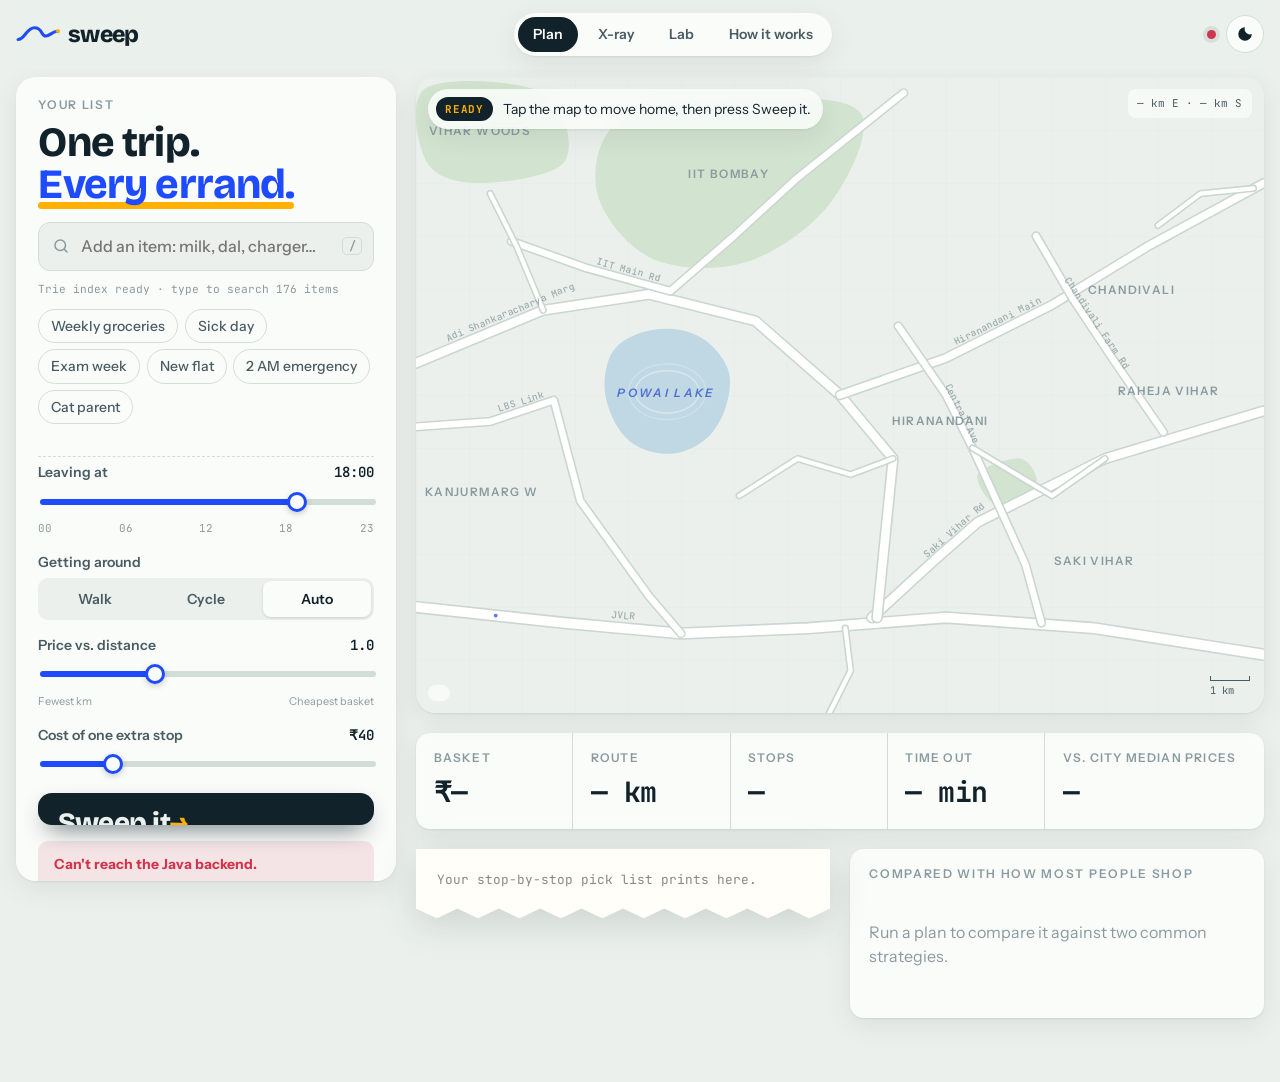
==== src/main/resources/static/index.html @ 124c5963 "Add animated map frontend with X-ray and Lab views Co-Authored-By: Claude Opus 5.5 <noreply@anthropi" ====
<!doctype html>
<html lang="en">
<head>
<meta charset="utf-8">
<meta name="viewport" content="width=device-width, initial-scale=1, viewport-fit=cover">
<title>Sweep</title>
<meta name="description" content="Plan one trip for your whole errand list. Sweep picks the fewest, cheapest shops and the shortest route.">
<link rel="preconnect" href="https://fonts.googleapis.com">
<link rel="preconnect" href="https://fonts.gstatic.com" crossorigin>
<link rel="stylesheet" href="https://fonts.googleapis.com/css2?family=Bricolage+Grotesque:opsz,wght@12..96,400..800&family=Instrument+Sans:wght@400..700&family=JetBrains+Mono:wght@400;500;700&display=swap">
<link rel="stylesheet" href="app.css">
<link rel="icon" href="data:image/svg+xml,%3Csvg xmlns='http://www.w3.org/2000/svg' viewBox='0 0 32 32'%3E%3Crect width='32' height='32' rx='9' fill='%231F4BFF'/%3E%3Cpath d='M7 21c5 0 6-10 11-10s4 6 7 6' stroke='%23FFB000' stroke-width='3.4' fill='none' stroke-linecap='round'/%3E%3C/svg%3E">
</head>
<body>
<canvas id="fx" aria-hidden="true"></canvas>

<header class="top">
  <a class="brand" href="#plan" aria-label="Sweep home">
    <svg viewBox="0 0 64 28" class="brand-mark" aria-hidden="true"><path class="brand-swoosh" d="M3 22c10 0 12-17 24-17s9 12 16 12 9-7 18-7"/><circle class="brand-dot" cx="61" cy="10" r="3"/></svg>
    <span>sweep</span>
  </a>
  <nav class="tabs" role="tablist" aria-label="Sections">
    <a role="tab" href="#plan" data-view="plan" class="tab">Plan</a>
    <a role="tab" href="#xray" data-view="xray" class="tab">X-ray</a>
    <a role="tab" href="#lab" data-view="lab" class="tab">Lab</a>
    <a role="tab" href="#how" data-view="how" class="tab">How it works</a>
    <span class="tab-ink" aria-hidden="true"></span>
  </nav>
  <div class="top-right">
    <span class="api-dot" id="apiDot" title="Java backend status"></span>
    <button class="icon-btn" id="themeBtn" aria-label="Toggle dark mode" title="Toggle theme">
      <svg viewBox="0 0 24 24" aria-hidden="true"><path d="M12 3a9 9 0 1 0 9 9 7 7 0 0 1-9-9z"/></svg>
    </button>
  </div>
</header>

<main>
<!-- ============================================================ PLAN -->
<section class="view" id="view-plan" data-view="plan">
  <aside class="panel builder">
    <div class="panel-head">
      <p class="eyebrow">Your list</p>
      <h1 class="display">One trip.<br><span class="hl">Every errand.</span></h1>
    </div>

    <div class="search" role="combobox" aria-expanded="false" aria-owns="suggestList" aria-haspopup="listbox" id="searchBox">
      <svg class="search-ico" viewBox="0 0 24 24" aria-hidden="true"><circle cx="11" cy="11" r="7"/><path d="m20 20-3.5-3.5"/></svg>
      <input id="searchInput" type="text" autocomplete="off" spellcheck="false" placeholder="Add an item: milk, dal, charger…" aria-autocomplete="list" aria-controls="suggestList">
      <kbd>/</kbd>
      <ul class="suggest" id="suggestList" role="listbox" hidden></ul>
    </div>
    <p class="trie-meter mono" id="trieMeter">Trie index ready · type to search 176 items</p>

    <div class="presets" id="presets" aria-label="Example lists"></div>

    <ul class="list" id="list" aria-live="polite"></ul>
    <p class="list-empty" id="listEmpty" hidden>Your list is empty. Search above or tap an example list.</p>

    <div class="knobs">
      <div class="knob">
        <label for="hour">Leaving at <output id="hourOut" class="mono">18:00</output></label>
        <input type="range" id="hour" min="0" max="23" step="1" value="18">
        <div class="knob-scale mono"><span>00</span><span>06</span><span>12</span><span>18</span><span>23</span></div>
      </div>
      <div class="knob">
        <span class="knob-label">Getting around</span>
        <div class="seg" role="radiogroup" id="modeSeg">
          <button role="radio" data-mode="walk" aria-checked="false">Walk</button>
          <button role="radio" data-mode="cycle" aria-checked="false">Cycle</button>
          <button role="radio" data-mode="auto" aria-checked="true">Auto</button>
        </div>
      </div>
      <div class="knob">
        <label for="lambda">Price vs. distance <output id="lambdaOut" class="mono">1.0</output></label>
        <input type="range" id="lambda" min="0" max="3" step="0.1" value="1">
        <div class="knob-scale"><span>Fewest km</span><span>Cheapest basket</span></div>
      </div>
      <div class="knob">
        <label for="stopCost">Cost of one extra stop <output id="stopOut" class="mono">₹40</output></label>
        <input type="range" id="stopCost" min="0" max="200" step="5" value="40">
      </div>
    </div>

    <button class="go" id="goBtn"><span class="go-label">Sweep it</span><span class="go-sub mono" id="goSub">set home on the map · then go</span></button>
    <div class="err" id="err" role="alert" hidden></div>
  </aside>

  <div class="stage">
    <div class="map-wrap" id="mapWrap">
      <svg id="map" viewBox="0 0 800 600" role="img" aria-label="Map of Powai with stores and your route">
        <defs>
          <pattern id="grid" width="50" height="50" patternUnits="userSpaceOnUse"><path d="M50 0H0V50" class="grid-line"/></pattern>
          <filter id="glow" x="-50%" y="-50%" width="200%" height="200%"><feGaussianBlur stdDeviation="4" result="b"/><feMerge><feMergeNode in="b"/><feMergeNode in="SourceGraphic"/></feMerge></filter>
          <radialGradient id="homeHalo"><stop offset="0" class="halo-a"/><stop offset="1" class="halo-b"/></radialGradient>
        </defs>
        <rect width="800" height="600" class="map-bg"/>
        <rect width="800" height="600" fill="url(#grid)"/>
        <g id="terrain"></g>
        <g id="roads"></g>
        <g id="labels"></g>
        <g id="mstLayer"></g>
        <g id="routeLayer"></g>
        <g id="ringLayer"></g>
        <g id="storeLayer"></g>
        <g id="flyLayer"></g>
        <g id="homeLayer"></g>
        <g id="runnerLayer"></g>
      </svg>
      <div class="map-hud">
        <div class="ticker" id="ticker" aria-live="polite">
          <span class="ticker-step mono" id="tickerStep">READY</span>
          <span class="ticker-text" id="tickerText">Tap the map to move home, then press Sweep it.</span>
        </div>
        <div class="coord mono" id="coord" aria-hidden="true">— km E · — km S</div>
      </div>
      <div class="legend" id="legend"></div>
      <div class="scale-bar mono" aria-hidden="true"><span></span>1 km</div>
      <div class="store-card" id="storeCard" hidden></div>
    </div>

    <div class="results" id="results">
      <div class="totals" id="totals">
        <div class="tot"><span class="tot-k">Basket</span><span class="tot-v mono" data-count="basket">₹—</span></div>
        <div class="tot"><span class="tot-k">Route</span><span class="tot-v mono" data-count="km">— km</span></div>
        <div class="tot"><span class="tot-k">Stops</span><span class="tot-v mono" data-count="stops">—</span></div>
        <div class="tot"><span class="tot-k">Time out</span><span class="tot-v mono" data-count="minutes">— min</span></div>
        <div class="tot tot-wide"><span class="tot-k">vs. city median prices</span><span class="tot-v mono" data-count="saved">—</span></div>
      </div>
      <div class="res-grid">
        <div class="receipt-wrap">
          <div class="receipt" id="receipt">
            <p class="receipt-empty mono">Your stop-by-stop pick list prints here.</p>
          </div>
        </div>
        <div class="compare" id="compare">
          <p class="eyebrow">Compared with how most people shop</p>
          <div id="compareBars"><p class="muted">Run a plan to compare it against two common strategies.</p></div>
          <div id="unmet"></div>
        </div>
      </div>
    </div>
  </div>
</section>

<!-- ============================================================ X-RAY -->
<section class="view" id="view-xray" data-view="xray" hidden>
  <div class="xray-head">
    <p class="eyebrow">Inside the last plan</p>
    <h2 class="display">X-ray</h2>
    <p class="lede">Every step below is real output from the Java engine for the plan you just ran. Click any cell to see the bits behind it.</p>
  </div>
  <div class="xray-empty" id="xrayEmpty">
    <p>Run a plan first. The X-ray then shows the Bloom pre-screen, the set-cover picks, the route construction and the price checks.</p>
    <a class="btn" href="#plan">Go to Plan</a>
  </div>
  <div class="xray" id="xray" hidden>
    <article class="stage-card" id="xBloom">
      <header><span class="stage-no mono">1</span><div><h3>Bloom pre-screen</h3><p>Each store keeps a tiny bit-array sketch of what it stocks. A 0 bit proves the item is absent, so the store is skipped. A full match only means "possibly", so it is confirmed against the real inventory.</p></div></header>
      <div class="kpis" id="bloomKpis"></div>
      <div class="bloom-legend"><span class="sw sw-no"></span>Definitely not<span class="sw sw-fp"></span>False positive, caught by exact check<span class="sw sw-low"></span>Stocked, too few units<span class="sw sw-yes"></span>Confirmed</div>
      <div class="bloom-grid-wrap"><div class="bloom-grid" id="bloomGrid"></div></div>
      <div class="bitview" id="bitview"><p class="muted">Click a cell to open that store's bit array.</p></div>
    </article>

    <article class="stage-card" id="xCover">
      <header><span class="stage-no mono">2</span><div><h3>Greedy weighted set cover</h3><p>Each round picks the store with the lowest cost per newly covered item. Cost = stop cost + travel to and from home, plus λ × price premium. With λ = 0 the result is guaranteed within H(n) of optimal. We also solve it exactly by DP over all 2ⁿ item subsets to check.</p></div></header>
      <div class="kpis" id="coverKpis"></div>
      <ol class="cover-steps" id="coverSteps"></ol>
    </article>

    <article class="stage-card" id="xRoute">
      <header><span class="stage-no mono">3</span><div><h3>Metric TSP: double-tree + 2-opt</h3><p>Kruskal builds a minimum spanning tree, with edges sorted by our randomized quicksort and cycles blocked by union-find. A preorder walk with shortcuts gives a tour at most 2× optimal. 2-opt then uncrosses edges. For small trips we also run exact Held-Karp to measure the gap.</p></div></header>
      <div class="route-lab">
        <svg id="routeMini" viewBox="0 0 800 600" role="img" aria-label="Route construction"></svg>
        <div class="route-side">
          <div class="seg seg-sm" id="routeSeg" role="radiogroup">
            <button role="radio" data-r="mst" aria-checked="false">MST</button>
            <button role="radio" data-r="pre" aria-checked="false">Preorder</button>
            <button role="radio" data-r="final" aria-checked="true">After 2-opt</button>
          </div>
          <div id="routeBars"></div>
        </div>
      </div>
    </article>

    <article class="stage-card" id="xDeals">
      <header><span class="stage-no mono">4</span><div><h3>Price check with randomized quickselect</h3><p>For every item, the median price across all Powai stores is found in expected O(n) with a random pivot. A full sort is never needed. The marker shows where your price sits.</p></div></header>
      <div id="deals" class="deals"></div>
    </article>
  </div>
</section>

<!-- ============================================================ LAB -->
<section class="view" id="view-lab" data-view="lab" hidden>
  <div class="xray-head">
    <p class="eyebrow">Benchmarks, run live on the Java server</p>
    <h2 class="display">Lab</h2>
    <p class="lede">Fixed seeds, JIT warm-up, median of 5 runs. Times depend on the machine, but ratios and counts are reproducible.</p>
    <button class="btn" id="benchAll">Run all benchmarks</button>
  </div>
  <div class="lab" id="lab"></div>
</section>

<!-- ============================================================ HOW -->
<section class="view" id="view-how" data-view="how" hidden>
  <div class="how">
    <div class="xray-head">
      <p class="eyebrow">Advanced Algorithms · CIA 3</p>
      <h2 class="display">How Sweep thinks</h2>
      <p class="lede">You have a list and limited time. Most people go to the nearest shop, then the next nearest, until they've got everything. Others chase the lowest price per item and zig-zag across the suburb. Sweep treats the trip as two textbook problems and solves both.</p>
    </div>
    <ol class="pipeline" id="pipeline"></ol>
    <div class="table-wrap">
      <table class="cx">
        <thead><tr><th>Stage</th><th>Algorithm</th><th>Unit</th><th>Time</th><th>Space</th><th>Guarantee</th></tr></thead>
        <tbody>
          <tr><td>Search</td><td>Trie over word-start suffixes</td><td>4 · CO3</td><td class="mono">O(|p| + V)</td><td class="mono">O(Σ chars)</td><td>Exact prefix matches</td></tr>
          <tr><td>Pre-screen</td><td>Bloom filter, double hashing, random salt</td><td>6 · CO5</td><td class="mono">O(k)</td><td class="mono">m bits</td><td>No false negatives; FP ≈ (1−e<sup>−kn/m</sup>)<sup>k</sup></td></tr>
          <tr><td>Store choice</td><td>Greedy weighted set cover</td><td>5 · CO4</td><td class="mono">O(m·n·picks)</td><td class="mono">O(m·n)</td><td>≤ H(n)·OPT when λ = 0</td></tr>
          <tr><td>Baseline</td><td>Exact set cover DP</td><td>5/6 · CO6</td><td class="mono">O(2ⁿ·m)</td><td class="mono">O(2ⁿ)</td><td>Optimal (n ≤ 16)</td></tr>
          <tr><td>Route</td><td>Kruskal + DSU, preorder shortcut, 2-opt</td><td>2, 5 · CO2, CO4</td><td class="mono">O(n² log n)</td><td class="mono">O(n²)</td><td>≤ 2·OPT (triangle inequality)</td></tr>
          <tr><td>Baseline</td><td>Held-Karp DP</td><td>6 · CO6</td><td class="mono">O(n²·2ⁿ)</td><td class="mono">O(n·2ⁿ)</td><td>Optimal (n ≤ 13)</td></tr>
          <tr><td>Edge sort</td><td>Randomized quicksort, 3-way</td><td>6 · CO5</td><td class="mono">O(E log E) exp.</td><td class="mono">O(log E)</td><td>Fast on any input order</td></tr>
          <tr><td>Prices</td><td>Randomized quickselect, 3-way</td><td>6 · CO5</td><td class="mono">O(n) expected</td><td class="mono">O(1)</td><td>Exact k-th value</td></tr>
        </tbody>
      </table>
    </div>
    <div class="np">
      <h3>Why approximate?</h3>
      <p>Set cover and TSP are both NP-hard. Exact solvers blow up exponentially: Held-Karp on 25 stops would need about 2·10<sup>10</sup> table cells. Sweep therefore runs polynomial algorithms with proven bounds. On small trips it also runs the exact solvers, so you can see the true gap instead of trusting the bound. It never claims a route is optimal unless Held-Karp has confirmed it.</p>
      <h3>Assumptions and limits</h3>
      <ul>
        <li>Distances are straight-line × 1.3 road factor. Scaling keeps the triangle inequality the 2-approximation needs. Real road graphs can break it.</li>
        <li>The dataset is synthetic but realistic: 36 Powai shops, 176 items, 770 listings with prices and stock levels. A seeded Python script generates it reproducibly.</li>
        <li>Each item is bought at a single store. If no open store has enough units, Sweep reports it instead of splitting the purchase or guessing.</li>
        <li>With λ &gt; 0 the price-premium term is a heuristic and has no H(n) guarantee. The UI says so.</li>
      </ul>
    </div>
  </div>
</section>
</main>

<div class="toast" id="toast" role="status" hidden></div>
<script src="app.js"></script>
</body>
</html>
---- src/main/resources/static/app.css ----
/* Layout concept: a working cartographer's desk. A list builder on the left, a live
   transit-style map of Powai as the stage, and a thermal-receipt pick list below.
   Store types are drawn as "metro line" colours; the route is cobalt ink, marigold marks. */
:root {
  --paper: #EBF0EC;      /* map paper, faint green-grey */
  --panel: #FAFCFA;
  --ink: #12222B;
  --ink-2: #4A5C63;
  --ink-3: #8A9A9F;
  --rule: #D3DDD7;
  --cobalt: #1F4BFF;     /* route */
  --cobalt-soft: #1F4BFF22;
  --marigold: #FFB000;   /* home, highlights */
  --marigold-ink: #8A5A00;
  --water: #BFD8E3;
  --green: #D2E3CF;
  --road: #FFFFFF;
  --road-edge: #CBD6D0;
  --good: #11875D; --warn: #B7791F; --bad: #D1344B;
  --receipt: #FFFEF8;
  --shadow: 0 1px 2px #12222B14, 0 8px 28px #12222B12;

  --f-display: "Bricolage Grotesque", "Avenir Next", "Segoe UI", system-ui, sans-serif;
  --f-body: "Instrument Sans", "Helvetica Neue", "Segoe UI", system-ui, sans-serif;
  --f-mono: "JetBrains Mono", ui-monospace, "SF Mono", Menlo, monospace;

  --t-xs: .75rem; --t-sm: .875rem; --t-md: 1rem; --t-lg: 1.25rem; --t-xl: 1.75rem; --t-2xl: 2.6rem;
  --r: 14px;
}
@media (prefers-color-scheme: dark) { :root:not([data-theme="light"]) {
  --paper: #0E1A1F; --panel: #13232A; --ink: #E6EEEA; --ink-2: #A7B8B6; --ink-3: #6D8186; --rule: #22363D;
  --cobalt: #6D8BFF; --cobalt-soft: #6D8BFF2A; --marigold: #FFC23D; --marigold-ink: #FFC23D;
  --water: #16364A; --green: #15302A; --road: #1E3239; --road-edge: #0B1418;
  --good: #3FD39B; --warn: #F2B544; --bad: #FF6B81; --receipt: #F4F1E6;
  --shadow: 0 1px 2px #0006, 0 10px 30px #0005; color-scheme: dark;
} }
:root[data-theme="dark"] {
  --paper: #0E1A1F; --panel: #13232A; --ink: #E6EEEA; --ink-2: #A7B8B6; --ink-3: #6D8186; --rule: #22363D;
  --cobalt: #6D8BFF; --cobalt-soft: #6D8BFF2A; --marigold: #FFC23D; --marigold-ink: #FFC23D;
  --water: #16364A; --green: #15302A; --road: #1E3239; --road-edge: #0B1418;
  --good: #3FD39B; --warn: #F2B544; --bad: #FF6B81; --receipt: #F4F1E6;
  --shadow: 0 1px 2px #0006, 0 10px 30px #0005; color-scheme: dark;
}

* { box-sizing: border-box; }
html, body { margin: 0; }
body {
  background: var(--paper); color: var(--ink); font: 400 var(--t-md)/1.5 var(--f-body);
  padding-left: max(16px, env(safe-area-inset-left, 0px)); padding-right: max(16px, env(safe-area-inset-right, 0px));
  -webkit-font-smoothing: antialiased; overflow-x: hidden;
}
#fx { position: fixed; inset: 0; width: 100%; height: 100%; pointer-events: none; z-index: 60; }
.mono { font-family: var(--f-mono); font-variant-numeric: tabular-nums; }
.muted { color: var(--ink-3); }
.display { font-family: var(--f-display); font-weight: 750; letter-spacing: -.02em; line-height: 1.02; text-wrap: balance; margin: 0; }
.eyebrow { font: 600 var(--t-xs)/1 var(--f-body); letter-spacing: .14em; text-transform: uppercase; color: var(--ink-3); margin: 0 0 .6rem; }
.hl { color: var(--cobalt); position: relative; white-space: nowrap; }
.hl::after { content: ""; position: absolute; left: 0; right: 0; bottom: .02em; height: .16em; background: var(--marigold); border-radius: 4px; transform-origin: left; animation: underline 1.1s .4s cubic-bezier(.2,.8,.2,1) both; z-index: -1; }
@keyframes underline { from { transform: scaleX(0); } }
button { font: inherit; color: inherit; cursor: pointer; }
:focus-visible { outline: 2.5px solid var(--cobalt); outline-offset: 2px; border-radius: 6px; }
[hidden] { display: none !important; }

/* ------------------------------------------------------------ header */
.top { position: sticky; top: env(safe-area-inset-top, 0px); z-index: 40; display: flex; align-items: center; gap: 1rem;
  padding-block: .8rem; background: color-mix(in srgb, var(--paper) 86%, transparent); backdrop-filter: blur(12px); }
body::before { content: ""; position: fixed; inset: 0 0 auto; height: env(safe-area-inset-top, 0px); z-index: 41; background: var(--paper); }
.brand { display: flex; align-items: center; gap: .5rem; text-decoration: none; color: var(--ink); font: 800 1.45rem/1 var(--f-display); letter-spacing: -.03em; }
.brand-mark { width: 44px; height: 20px; overflow: visible; }
.brand-swoosh { fill: none; stroke: var(--cobalt); stroke-width: 4.5; stroke-linecap: round; stroke-dasharray: 90; animation: draw 1.4s cubic-bezier(.6,0,.2,1) both; }
.brand-dot { fill: var(--marigold); animation: pop .4s 1.2s both; }
@keyframes draw { from { stroke-dashoffset: 90; } }
@keyframes pop { from { transform: scale(0); transform-origin: 61px 10px; } }
.tabs { position: relative; display: flex; gap: .25rem; margin-left: auto; margin-right: auto; padding: 4px; background: var(--panel); border-radius: 999px; box-shadow: var(--shadow); }
.tab { position: relative; z-index: 1; padding: .45rem .95rem; border-radius: 999px; color: var(--ink-2); text-decoration: none; font-weight: 600; font-size: var(--t-sm); transition: color .25s; white-space: nowrap; }
.tab[aria-selected="true"] { color: var(--panel); }
.tab-ink { position: absolute; top: 4px; bottom: 4px; left: 0; width: 0; border-radius: 999px; background: var(--ink); transition: transform .45s cubic-bezier(.3,1.3,.5,1), width .45s cubic-bezier(.3,1.3,.5,1); }
.top-right { display: flex; align-items: center; gap: .6rem; }
.api-dot { width: 9px; height: 9px; border-radius: 50%; background: var(--ink-3); box-shadow: 0 0 0 4px color-mix(in srgb, var(--ink-3) 20%, transparent); }
.api-dot.ok { background: var(--good); box-shadow: 0 0 0 4px color-mix(in srgb, var(--good) 22%, transparent); animation: breathe 2.4s infinite; }
.api-dot.down { background: var(--bad); }
@keyframes breathe { 50% { box-shadow: 0 0 0 7px color-mix(in srgb, var(--good) 6%, transparent); } }
.icon-btn { width: 38px; height: 38px; border-radius: 50%; border: 1px solid var(--rule); background: var(--panel); display: grid; place-items: center; }
.icon-btn svg { width: 18px; height: 18px; fill: var(--ink); }

/* ------------------------------------------------------------ plan layout */
main { max-width: 1480px; margin: 0 auto; padding-block: .5rem 4rem; }
.view { animation: viewIn .5s cubic-bezier(.2,.8,.2,1); }
@keyframes viewIn { from { opacity: .3; transform: translateY(10px); } }
#view-plan { display: grid; grid-template-columns: minmax(300px, 380px) minmax(0, 1fr); gap: 1.25rem; align-items: start; }
.panel { background: var(--panel); border-radius: calc(var(--r) + 6px); box-shadow: var(--shadow); padding: 1.4rem; }
.builder { position: sticky; top: calc(env(safe-area-inset-top, 0px) + 76px); display: flex; flex-direction: column; gap: 1rem; max-height: calc(100vh - 96px); overflow: auto; scrollbar-width: thin; }
.builder .display { font-size: var(--t-2xl); }

.search { position: relative; }
.search input { width: 100%; padding: .85rem 2.6rem .85rem 2.6rem; border-radius: 12px; border: 1.5px solid var(--rule); background: var(--paper); color: var(--ink); font: 500 var(--t-md) var(--f-body); transition: border-color .2s, box-shadow .2s; }
.search input:focus { outline: none; border-color: var(--cobalt); box-shadow: 0 0 0 4px var(--cobalt-soft); }
.search-ico { position: absolute; left: .85rem; top: 50%; translate: 0 -50%; width: 18px; height: 18px; fill: none; stroke: var(--ink-3); stroke-width: 2; stroke-linecap: round; }
.search kbd { position: absolute; right: .7rem; top: 50%; translate: 0 -50%; font: 500 var(--t-xs) var(--f-mono); color: var(--ink-3); border: 1px solid var(--rule); border-radius: 5px; padding: 0 .35rem; }
.suggest { position: absolute; z-index: 20; left: 0; right: 0; top: calc(100% + 6px); margin: 0; padding: .35rem; list-style: none; background: var(--panel); border: 1px solid var(--rule); border-radius: 12px; box-shadow: var(--shadow); max-height: 330px; overflow: auto; }
.suggest li { display: grid; grid-template-columns: 10px 1fr auto; gap: .65rem; align-items: center; padding: .55rem .65rem; border-radius: 8px; cursor: pointer; animation: rise .25s both; }
.suggest li:nth-child(2) { animation-delay: .02s } .suggest li:nth-child(3) { animation-delay: .04s } .suggest li:nth-child(4) { animation-delay: .06s } .suggest li:nth-child(5) { animation-delay: .08s }
@keyframes rise { from { opacity: 0; transform: translateY(4px); } }
.suggest li[aria-selected="true"], .suggest li:hover { background: var(--cobalt-soft); }
.suggest .cat-dot { width: 10px; height: 10px; border-radius: 3px; }
.suggest b { color: var(--cobalt); font-weight: 700; }
.suggest small { color: var(--ink-3); font: 500 var(--t-xs) var(--f-mono); }
.suggest .none { display: block; color: var(--ink-3); cursor: default; }
.trie-meter { margin: -.4rem 0 0; font-size: .7rem; color: var(--ink-3); min-height: 1.1em; }
.trie-meter b { color: var(--good); font-weight: 600; }

.presets { display: flex; flex-wrap: wrap; gap: .4rem; }
.chip { border: 1px solid var(--rule); background: transparent; border-radius: 999px; padding: .35rem .75rem; font-size: var(--t-sm); font-weight: 500; color: var(--ink-2); transition: background .2s, color .2s, transform .2s; }
.chip:hover { background: var(--ink); color: var(--panel); transform: translateY(-1px); }

.list { list-style: none; margin: 0; padding: 0; display: flex; flex-direction: column; gap: .35rem; }
.line { display: grid; grid-template-columns: 6px minmax(0, 1fr) auto auto; gap: .6rem; align-items: center; padding: .45rem .5rem .45rem .45rem; border-radius: 10px; background: var(--paper); animation: lineIn .35s cubic-bezier(.2,1.2,.4,1) both; }
@keyframes lineIn { from { opacity: 0; transform: translateX(-10px) scale(.97); } }
.line.leaving { animation: lineOut .25s ease-in forwards; }
@keyframes lineOut { to { opacity: 0; transform: translateX(14px); height: 0; padding-block: 0; } }
.line-bar { width: 6px; align-self: stretch; border-radius: 3px; }
.line-name { font-weight: 600; font-size: var(--t-sm); overflow: hidden; text-overflow: ellipsis; white-space: nowrap; }
.line-name small { display: block; font: 400 var(--t-xs) var(--f-mono); color: var(--ink-3); }
.qty { display: flex; align-items: center; gap: .1rem; background: var(--panel); border-radius: 8px; border: 1px solid var(--rule); }
.qty button { width: 26px; height: 26px; border: 0; background: none; font-weight: 700; color: var(--ink-2); border-radius: 6px; }
.qty button:hover { background: var(--cobalt-soft); color: var(--cobalt); }
.qty span { min-width: 1.6rem; text-align: center; font: 600 var(--t-sm) var(--f-mono); }
.x { width: 26px; height: 26px; border: 0; border-radius: 6px; background: none; color: var(--ink-3); font-size: 1.1rem; line-height: 1; }
.x:hover { color: var(--bad); background: color-mix(in srgb, var(--bad) 12%, transparent); }
.list-empty { margin: 0; color: var(--ink-3); font-size: var(--t-sm); }

.knobs { display: grid; gap: .95rem; padding-top: .3rem; border-top: 1px dashed var(--rule); }
.knob { display: grid; gap: .35rem; }
.knob label, .knob-label { display: flex; justify-content: space-between; font-size: var(--t-sm); font-weight: 600; color: var(--ink-2); }
.knob output { color: var(--ink); }
.knob-scale { display: flex; justify-content: space-between; font-size: .68rem; color: var(--ink-3); }
input[type="range"] { -webkit-appearance: none; appearance: none; width: 100%; height: 22px; background: transparent; }
input[type="range"]::-webkit-slider-runnable-track { height: 6px; border-radius: 3px; background: linear-gradient(90deg, var(--cobalt) var(--p, 50%), var(--rule) var(--p, 50%)); }
input[type="range"]::-moz-range-track { height: 6px; border-radius: 3px; background: var(--rule); }
input[type="range"]::-moz-range-progress { height: 6px; border-radius: 3px; background: var(--cobalt); }
input[type="range"]::-webkit-slider-thumb { -webkit-appearance: none; width: 20px; height: 20px; margin-top: -7px; border-radius: 50%; background: var(--panel); border: 3px solid var(--cobalt); box-shadow: 0 2px 6px #0003; transition: transform .15s; }
input[type="range"]::-moz-range-thumb { width: 14px; height: 14px; border-radius: 50%; background: var(--panel); border: 3px solid var(--cobalt); }
input[type="range"]:active::-webkit-slider-thumb { transform: scale(1.25); }
.seg { display: grid; grid-auto-flow: column; grid-auto-columns: 1fr; padding: 3px; gap: 3px; background: var(--paper); border-radius: 10px; }
.seg button { border: 0; background: none; padding: .45rem .4rem; border-radius: 8px; font-weight: 600; font-size: var(--t-sm); color: var(--ink-2); transition: background .2s, color .2s; }
.seg button[aria-checked="true"] { background: var(--panel); color: var(--ink); box-shadow: 0 1px 3px #0002; }
.seg-sm button { font-size: var(--t-xs); }

.go { position: relative; overflow: hidden; display: grid; gap: .1rem; justify-items: start; padding: 1rem 1.2rem; border: 0; border-radius: 14px; background: var(--ink); color: var(--paper); text-align: left; transition: transform .2s cubic-bezier(.3,1.5,.5,1), box-shadow .2s; box-shadow: 0 10px 24px -10px var(--ink); }
.go::before { content: ""; position: absolute; inset: 0; background: linear-gradient(110deg, transparent 30%, color-mix(in srgb, var(--marigold) 45%, transparent) 50%, transparent 70%); transform: translateX(-100%); }
.go:hover::before { animation: sheen 1s ease; }
@keyframes sheen { to { transform: translateX(100%); } }
.go:hover { transform: translateY(-2px); }
.go:active { transform: translateY(1px) scale(.99); }
.go-label { font: 800 var(--t-xl)/1 var(--f-display); letter-spacing: -.02em; }
.go-label::after { content: " →"; color: var(--marigold); display: inline-block; transition: transform .3s; }
.go:hover .go-label::after { transform: translateX(6px); }
.go-sub { font-size: .7rem; opacity: .7; }
.go.busy { pointer-events: none; }
.go.busy .go-label::after { content: " ●"; animation: blink .6s infinite alternate; }
@keyframes blink { to { opacity: .2; } }
.err { border-radius: 10px; padding: .8rem 1rem; background: color-mix(in srgb, var(--bad) 12%, var(--panel)); color: var(--bad); font-size: var(--t-sm); animation: shake .4s; }
.err ul { margin: .3rem 0 0; padding-left: 1.1rem; color: var(--ink); }
@keyframes shake { 25% { transform: translateX(-5px); } 75% { transform: translateX(5px); } }

/* ------------------------------------------------------------ map */
.stage { display: grid; gap: 1.25rem; min-width: 0; }
.map-wrap { position: relative; border-radius: calc(var(--r) + 6px); overflow: hidden; box-shadow: var(--shadow); background: var(--paper); aspect-ratio: 4 / 3; max-width: 100%; cursor: crosshair; }
#map { display: block; width: 100%; height: 100%; }
.map-bg { fill: var(--paper); }
.grid-line { fill: none; stroke: var(--rule); stroke-width: .6; opacity: .55; }
.lake { fill: var(--water); }
.lake-ripple { fill: none; stroke: color-mix(in srgb, var(--water) 60%, var(--panel)); stroke-width: 1.2; }
.park { fill: var(--green); }
.road { fill: none; stroke: var(--road); stroke-linecap: round; stroke-linejoin: round; }
.road-edge { fill: none; stroke: var(--road-edge); stroke-linecap: round; stroke-linejoin: round; }
.map-label { font: 600 11px var(--f-body); fill: var(--ink-3); letter-spacing: .12em; text-transform: uppercase; pointer-events: none; }
.map-label.water { fill: color-mix(in srgb, var(--cobalt) 55%, var(--ink-3)); font-style: italic; letter-spacing: .2em; }
.road-name { font: 500 9px var(--f-mono); fill: var(--ink-3); opacity: .8; pointer-events: none; }

.store { cursor: pointer; transition: opacity .4s; }
.store .pin { stroke: var(--panel); stroke-width: 2.5; transition: transform .35s cubic-bezier(.3,1.6,.5,1); transform-box: fill-box; transform-origin: center; }
.store:hover .pin, .store.focus .pin { transform: scale(1.5); }
.store.closed { opacity: .25; }
.store.dim { opacity: .2; }
.store.chosen .pin { transform: scale(1.65); stroke: var(--ink); stroke-width: 2; }
.store-num { font: 800 9px var(--f-mono); fill: var(--panel); pointer-events: none; text-anchor: middle; dominant-baseline: central; }
.store-drop { animation: drop .6s cubic-bezier(.3,1.6,.5,1) both; }
@keyframes drop { from { transform: translateY(-30px); opacity: 0; } }
.home-pin .core { fill: var(--marigold); stroke: var(--ink); stroke-width: 2.5; }
.home-pin .pulse { fill: none; stroke: var(--marigold); stroke-width: 2; animation: pulse 2s infinite; transform-box: fill-box; transform-origin: center; }
.home-pin { cursor: grab; }
.home-pin.dragging { cursor: grabbing; }
@keyframes pulse { from { transform: scale(.6); opacity: 1; } to { transform: scale(2.6); opacity: 0; } }
.ring { fill: none; stroke-width: 2; transform-box: fill-box; transform-origin: center; }
.ring.no { stroke: var(--ink-3); }
.ring.yes { stroke: var(--good); }
.ring.fp { stroke: var(--bad); stroke-dasharray: 3 3; }
.mst-edge { stroke: var(--ink-2); stroke-width: 1.6; stroke-dasharray: 4 5; fill: none; opacity: .7; }
.route-casing { fill: none; stroke: var(--panel); stroke-width: 12; stroke-linecap: round; stroke-linejoin: round; }
.route-line { fill: none; stroke: var(--cobalt); stroke-width: 6; stroke-linecap: round; stroke-linejoin: round; }
.route-flow { fill: none; stroke: color-mix(in srgb, var(--panel) 80%, transparent); stroke-width: 2; stroke-dasharray: 2 14; stroke-linecap: round; animation: flow 1s linear infinite; }
@keyframes flow { to { stroke-dashoffset: -16; } }
.stop-badge circle { fill: var(--ink); stroke: var(--marigold); stroke-width: 2.5; }
.stop-badge text { font: 800 12px var(--f-mono); fill: var(--marigold); text-anchor: middle; dominant-baseline: central; }
.stop-badge { animation: badge .5s cubic-bezier(.3,1.8,.5,1) both; transform-box: fill-box; transform-origin: center; }
@keyframes badge { from { transform: scale(0) rotate(-90deg); } }
.runner { fill: var(--marigold); stroke: var(--ink); stroke-width: 2; filter: url(#glow); }
.fly { font: 700 11px var(--f-body); fill: var(--ink); paint-order: stroke; stroke: var(--panel); stroke-width: 4px; }
.halo-a { stop-color: var(--marigold); stop-opacity: .35; } .halo-b { stop-color: var(--marigold); stop-opacity: 0; }

.map-hud { position: absolute; top: 12px; left: 12px; right: 12px; display: flex; justify-content: space-between; gap: .6rem; align-items: flex-start; pointer-events: none; }
.ticker { display: flex; align-items: center; gap: .6rem; padding: .5rem .8rem .5rem .5rem; border-radius: 999px; background: color-mix(in srgb, var(--panel) 88%, transparent); backdrop-filter: blur(8px); box-shadow: var(--shadow); font-size: var(--t-sm); max-width: 100%; min-width: 0; }
.ticker-step { flex: none; background: var(--ink); color: var(--marigold); font-size: .68rem; font-weight: 700; padding: .25rem .55rem; border-radius: 999px; letter-spacing: .08em; }
.ticker-text { overflow: hidden; text-overflow: ellipsis; white-space: nowrap; min-width: 0; }
.ticker.flash { animation: tick .5s; }
@keyframes tick { 30% { transform: scale(1.03); } }
.coord { flex: none; padding: .4rem .6rem; border-radius: 8px; background: color-mix(in srgb, var(--panel) 80%, transparent); font-size: .68rem; color: var(--ink-2); }
.legend { position: absolute; left: 12px; bottom: 12px; display: flex; flex-wrap: wrap; gap: .25rem .7rem; max-width: 70%; padding: .5rem .7rem; border-radius: 10px; background: color-mix(in srgb, var(--panel) 85%, transparent); backdrop-filter: blur(8px); font-size: .7rem; color: var(--ink-2); }
.legend span { display: inline-flex; align-items: center; gap: .3rem; white-space: nowrap; }
.legend i { width: 9px; height: 9px; border-radius: 50%; display: inline-block; }
.scale-bar { position: absolute; right: 14px; bottom: 14px; font-size: .65rem; color: var(--ink-2); display: grid; gap: 2px; justify-items: start; }
.scale-bar span { display: block; height: 5px; width: calc(100% * 100 / 800 * 8); min-width: 40px; border: 1.5px solid var(--ink-2); border-top: 0; }
.store-card { position: absolute; z-index: 5; pointer-events: none; min-width: 190px; max-width: 250px; padding: .7rem .85rem; border-radius: 12px; background: var(--panel); box-shadow: var(--shadow); font-size: var(--t-sm); animation: rise .18s both; }
.store-card h4 { margin: 0 0 .15rem; font: 700 var(--t-md)/1.2 var(--f-display); }
.store-card p { margin: 0; color: var(--ink-2); font-size: var(--t-xs); }
.store-card .mono { font-size: .68rem; color: var(--ink-3); }

/* ------------------------------------------------------------ results */
.results { display: grid; gap: 1.25rem; }
.totals { display: grid; grid-template-columns: repeat(4, minmax(0, 1fr)) minmax(0, 1.4fr); gap: 1px; background: var(--rule); border-radius: var(--r); overflow: hidden; box-shadow: var(--shadow); }
.tot { background: var(--panel); padding: 1rem 1.1rem; display: grid; gap: .25rem; min-width: 0; }
.tot-k { font-size: var(--t-xs); color: var(--ink-3); text-transform: uppercase; letter-spacing: .1em; font-weight: 600; }
.tot-v { font-size: var(--t-xl); font-weight: 700; letter-spacing: -.02em; white-space: nowrap; overflow: hidden; text-overflow: ellipsis; }
.tot-v.good { color: var(--good); } .tot-v.bad { color: var(--bad); }
.res-grid { display: grid; grid-template-columns: minmax(0, 1fr) minmax(0, 1fr); gap: 1.25rem; align-items: start; }
.receipt-wrap { filter: drop-shadow(0 10px 18px #12222B22); }
.receipt { --zig: 10px; position: relative; background: var(--receipt); color: #1d1d1d; padding: 1.3rem 1.3rem 1.8rem; font: 400 .8rem/1.55 var(--f-mono); clip-path: polygon(0 0, 100% 0, 100% calc(100% - var(--zig)), 95% 100%, 90% calc(100% - var(--zig)), 85% 100%, 80% calc(100% - var(--zig)), 75% 100%, 70% calc(100% - var(--zig)), 65% 100%, 60% calc(100% - var(--zig)), 55% 100%, 50% calc(100% - var(--zig)), 45% 100%, 40% calc(100% - var(--zig)), 35% 100%, 30% calc(100% - var(--zig)), 25% 100%, 20% calc(100% - var(--zig)), 15% 100%, 10% calc(100% - var(--zig)), 5% 100%, 0 calc(100% - var(--zig))); }
.receipt.printing { animation: print 1.1s steps(18) both; }
@keyframes print { from { clip-path: inset(0 0 100% 0); } }
.receipt-empty { color: #888; margin: 0; }
.receipt h3 { font: 800 1.15rem/1 var(--f-display); margin: 0 0 .1rem; letter-spacing: -.01em; text-align: center; }
.receipt .meta { text-align: center; color: #666; font-size: .7rem; margin: 0 0 .8rem; }
.receipt hr { border: 0; border-top: 1.5px dashed #bbb; margin: .7rem 0; }
.r-stop { margin: .55rem 0; }
.r-stop-head { display: flex; justify-content: space-between; gap: .5rem; font-weight: 700; }
.r-stop-head span:first-child { min-width: 0; overflow: hidden; text-overflow: ellipsis; white-space: nowrap; }
.r-stop-sub { color: #777; font-size: .68rem; }
.r-line { display: flex; justify-content: space-between; gap: .5rem; padding-left: .9rem; }
.r-line span:first-child { min-width: 0; overflow: hidden; text-overflow: ellipsis; white-space: nowrap; }
.r-deal { font-size: .62rem; padding: 0 .3rem; border-radius: 3px; margin-left: .3rem; }
.r-deal.good { background: #d8f5e6; color: #0b6b47; } .r-deal.meh { background: #f1efe4; color: #6b6550; } .r-deal.bad { background: #fde2e6; color: #a1203a; }
.r-total { display: flex; justify-content: space-between; font-weight: 800; font-size: .95rem; }
.r-barcode { height: 34px; margin-top: .9rem; background: repeating-linear-gradient(90deg, #1d1d1d 0 2px, transparent 2px 4px, #1d1d1d 4px 5px, transparent 5px 8px, #1d1d1d 8px 11px, transparent 11px 12px); opacity: .85; }
.compare { background: var(--panel); border-radius: var(--r); box-shadow: var(--shadow); padding: 1.2rem; display: grid; gap: .9rem; min-width: 0; }
.cmp { display: grid; gap: .3rem; }
.cmp-head { display: flex; flex-wrap: wrap; justify-content: space-between; gap: .1rem .6rem; font-size: var(--t-sm); }
.cmp-head b { font-weight: 700; }
.cmp-head .mono { color: var(--ink-2); font-size: var(--t-xs); }
.cmp-track { height: 12px; border-radius: 6px; background: var(--paper); overflow: hidden; }
.cmp-fill { height: 100%; border-radius: 6px; background: var(--ink-3); transform-origin: left; animation: grow 1s cubic-bezier(.2,.8,.2,1) both; }
.cmp.win .cmp-fill { background: linear-gradient(90deg, var(--cobalt), color-mix(in srgb, var(--cobalt) 60%, var(--marigold))); }
@keyframes grow { from { transform: scaleX(0); } }
.cmp-desc { font-size: var(--t-xs); color: var(--ink-3); }
.verdict { font: 700 var(--t-lg)/1.25 var(--f-display); letter-spacing: -.01em; margin: 0; text-wrap: balance; }
.verdict em { font-style: normal; color: var(--cobalt); }
.unmet { border-radius: 10px; padding: .7rem .85rem; background: color-mix(in srgb, var(--warn) 14%, var(--panel)); font-size: var(--t-sm); }
.unmet b { color: var(--warn); }
.notice { font-size: var(--t-xs); color: var(--ink-3); }

/* ------------------------------------------------------------ x-ray & lab */
.xray-head { max-width: 760px; padding-block: 1.5rem 1rem; }
.xray-head .display { font-size: clamp(2.4rem, 6vw, 4.2rem); }
.lede { color: var(--ink-2); font-size: var(--t-lg); line-height: 1.45; max-width: 62ch; }
.btn { display: inline-flex; align-items: center; gap: .4rem; padding: .6rem 1rem; border-radius: 10px; border: 0; background: var(--ink); color: var(--paper); font-weight: 600; text-decoration: none; transition: transform .2s; }
.btn:hover { transform: translateY(-2px); }
.btn.ghost { background: transparent; color: var(--ink); border: 1.5px solid var(--rule); }
.xray-empty { background: var(--panel); border-radius: var(--r); padding: 1.5rem; display: grid; gap: .8rem; justify-items: start; box-shadow: var(--shadow); }
.xray-empty p { margin: 0; color: var(--ink-2); max-width: 60ch; }
.xray { display: grid; gap: 1.25rem; }
.stage-card { grid-template-columns: minmax(0, 1fr); background: var(--panel); border-radius: calc(var(--r) + 4px); box-shadow: var(--shadow); padding: 1.4rem; display: grid; gap: 1rem; min-width: 0; animation: rise .5s both; }
.stage-card header { display: grid; grid-template-columns: auto 1fr; gap: 1rem; align-items: start; }
.stage-card h3 { margin: 0 0 .25rem; font: 750 var(--t-xl)/1.1 var(--f-display); letter-spacing: -.015em; }
.stage-card header p { margin: 0; color: var(--ink-2); max-width: 75ch; font-size: var(--t-sm); }
.stage-no { width: 42px; height: 42px; border-radius: 12px; display: grid; place-items: center; background: var(--ink); color: var(--marigold); font-weight: 800; font-size: 1.1rem; }
.kpis { display: flex; flex-wrap: wrap; gap: .5rem; }
.kpi { display: grid; padding: .55rem .8rem; border-radius: 10px; background: var(--paper); min-width: 110px; }
.kpi b { font: 700 var(--t-lg) var(--f-mono); letter-spacing: -.02em; }
.kpi span { font-size: var(--t-xs); color: var(--ink-3); }
.kpi.good b { color: var(--good); } .kpi.bad b { color: var(--bad); } .kpi.accent b { color: var(--cobalt); }
.bloom-legend { display: flex; flex-wrap: wrap; gap: .3rem .9rem; align-items: center; font-size: var(--t-xs); color: var(--ink-2); }
.sw { display: inline-block; width: 12px; height: 12px; border-radius: 3px; margin-right: -.55rem; }
.sw-no, .bc.no { background: color-mix(in srgb, var(--ink-3) 22%, transparent); }
.sw-fp, .bc.fp { background: var(--bad); }
.sw-low, .bc.low { background: var(--warn); }
.sw-yes, .bc.yes { background: var(--good); }
.bloom-grid-wrap { overflow-x: auto; padding-bottom: .4rem; }
.bloom-grid { display: grid; gap: 3px; align-items: center; width: max-content; }
.bg-label { font-size: var(--t-xs); font-weight: 600; padding-right: .6rem; white-space: nowrap; max-width: 190px; overflow: hidden; text-overflow: ellipsis; }
.bg-col { font: 600 .6rem var(--f-mono); color: var(--ink-3); text-align: center; }
.bc { width: 18px; height: 18px; border-radius: 4px; border: 0; padding: 0; animation: cellIn .4s both; transition: transform .15s; }
.bc:hover, .bc.sel { transform: scale(1.35); box-shadow: 0 0 0 2px var(--ink); }
.bc.closed { background: repeating-linear-gradient(45deg, var(--rule) 0 2px, transparent 2px 5px); }
@keyframes cellIn { from { transform: scale(0); } }
.bitview { border-radius: 12px; background: var(--paper); padding: 1rem; display: grid; gap: .7rem; min-width: 0; }
.bitview h4 { margin: 0; font: 700 var(--t-md) var(--f-display); }
.bitview .verdict-chip { display: inline-block; padding: .2rem .6rem; border-radius: 999px; font-size: var(--t-xs); font-weight: 700; }
.verdict-chip.no { background: color-mix(in srgb, var(--ink-3) 25%, transparent); }
.verdict-chip.fp { background: color-mix(in srgb, var(--bad) 18%, transparent); color: var(--bad); }
.verdict-chip.yes { background: color-mix(in srgb, var(--good) 18%, transparent); color: var(--good); }
.bits { display: grid; grid-template-columns: repeat(auto-fill, minmax(9px, 1fr)); gap: 2px; }
.bit { aspect-ratio: 1; border-radius: 2px; background: color-mix(in srgb, var(--ink-3) 18%, transparent); transition: background .3s, transform .3s; }
.bit.on { background: color-mix(in srgb, var(--cobalt) 45%, transparent); }
.bit.probe { background: var(--marigold); transform: scale(1.6); z-index: 1; box-shadow: 0 0 0 1.5px var(--ink); }
.bit.probe.zero { background: var(--bad); }
.cover-steps { list-style: none; margin: 0; padding: 0; display: grid; gap: .5rem; counter-reset: s; }
.cover-steps li { display: grid; grid-template-columns: 30px minmax(0, 1fr) minmax(110px, 28%); gap: .8rem; align-items: center; padding: .6rem .7rem; border-radius: 10px; background: var(--paper); animation: rise .4s both; }
.cover-steps li::before { counter-increment: s; content: counter(s); width: 30px; height: 30px; display: grid; place-items: center; border-radius: 8px; color: var(--panel); font: 800 .85rem var(--f-mono); background: var(--c, var(--ink)); }
.cover-steps .cs-name { font-weight: 700; font-size: var(--t-sm); }
.cover-steps .cs-items { font-size: var(--t-xs); color: var(--ink-2); }
.cs-bar { display: grid; gap: .2rem; font: 500 .68rem var(--f-mono); color: var(--ink-3); }
.cs-bar i { display: block; height: 7px; border-radius: 4px; background: var(--cobalt); transform-origin: left; animation: grow .8s both; }
.route-lab { display: grid; grid-template-columns: minmax(0, 1.4fr) minmax(0, 1fr); gap: 1.2rem; align-items: start; }
#routeMini { width: 100%; height: auto; border-radius: 12px; background: var(--paper); }
.route-side { display: grid; gap: 1rem; min-width: 0; }
.rbar { display: grid; gap: .25rem; }
.rbar-head { display: flex; justify-content: space-between; font-size: var(--t-sm); }
.rbar-head .mono { font-size: var(--t-xs); color: var(--ink-2); }
.rbar-track { height: 10px; background: var(--paper); border-radius: 5px; position: relative; overflow: visible; }
.rbar-fill { height: 100%; border-radius: 5px; background: var(--ink-3); animation: grow .9s both; transform-origin: left; }
.rbar.best .rbar-fill { background: var(--cobalt); }
.rbar.opt .rbar-fill { background: var(--good); }
.rbar-note { font-size: var(--t-xs); color: var(--ink-3); }
.deals { display: grid; grid-template-columns: repeat(auto-fill, minmax(260px, 1fr)); gap: .7rem; }
.deal { padding: .8rem .9rem; border-radius: 12px; background: var(--paper); display: grid; gap: .45rem; }
.deal-head { display: flex; justify-content: space-between; gap: .5rem; font-size: var(--t-sm); font-weight: 700; }
.deal-head span:first-child { min-width: 0; overflow: hidden; text-overflow: ellipsis; white-space: nowrap; }
.deal-track { position: relative; height: 26px; }
.deal-track::before { content: ""; position: absolute; left: 0; right: 0; top: 11px; height: 4px; border-radius: 2px; background: linear-gradient(90deg, var(--good), var(--warn), var(--bad)); opacity: .55; }
.deal-med { position: absolute; top: 4px; width: 2px; height: 18px; background: var(--ink); }
.deal-you { position: absolute; top: 5px; width: 16px; height: 16px; margin-left: -8px; border-radius: 50%; background: var(--marigold); border: 2.5px solid var(--ink); animation: slideIn 1s cubic-bezier(.2,1.3,.4,1) both; }
@keyframes slideIn { from { left: 0 !important; opacity: 0; } }
.deal-scale { display: flex; justify-content: space-between; font: 500 .66rem var(--f-mono); color: var(--ink-3); }

.lab { display: grid; grid-template-columns: repeat(auto-fit, minmax(min(100%, 520px), 1fr)); gap: 1.25rem; }
.bench-body { display: grid; gap: .8rem; min-width: 0; }
.bench { grid-template-columns: minmax(0, 1fr); background: var(--panel); border-radius: calc(var(--r) + 4px); box-shadow: var(--shadow); padding: 1.3rem; display: grid; gap: .8rem; min-width: 0; align-content: start; }
.bench h3 { margin: 0; font: 750 var(--t-lg)/1.15 var(--f-display); }
.bench .q { margin: 0; font-size: var(--t-sm); color: var(--ink-2); }
.bench .takeaway { margin: 0; font-size: var(--t-sm); padding: .6rem .8rem; border-radius: 10px; background: var(--cobalt-soft); }
.bench .takeaway b { color: var(--cobalt); }
.chart { width: 100%; height: auto; overflow: visible; }
.chart .axis { stroke: var(--rule); stroke-width: 1; }
.chart .gridl { stroke: var(--rule); stroke-width: .7; stroke-dasharray: 2 4; }
.chart text { fill: var(--ink-3); font: 500 10px var(--f-mono); }
.chart .lbl { fill: var(--ink-2); font: 600 11px var(--f-body); }
.chart .line-s { fill: none; stroke-width: 2.5; stroke-linecap: round; stroke-linejoin: round; stroke-dasharray: 1200; animation: chartDraw 1.4s cubic-bezier(.4,0,.2,1) both; }
@keyframes chartDraw { from { stroke-dashoffset: 1200; } }
.chart .bar-s { transform-origin: bottom; transform-box: fill-box; animation: barUp .8s cubic-bezier(.2,.9,.3,1.2) both; }
@keyframes barUp { from { transform: scaleY(0); } }
.table-wrap { overflow-x: auto; }
table { border-collapse: collapse; width: 100%; font-size: var(--t-sm); }
th, td { text-align: left; padding: .5rem .7rem; border-bottom: 1px solid var(--rule); white-space: nowrap; }
th { font-size: var(--t-xs); text-transform: uppercase; letter-spacing: .08em; color: var(--ink-3); font-weight: 600; }
td.mono, td .mono { font-size: var(--t-xs); }
.skel { height: 180px; border-radius: 12px; background: linear-gradient(90deg, var(--paper), color-mix(in srgb, var(--paper) 60%, var(--panel)), var(--paper)); background-size: 200% 100%; animation: shimmer 1.2s infinite linear; }
@keyframes shimmer { to { background-position: -200% 0; } }

.how { display: grid; gap: 1.5rem; }
.pipeline { list-style: none; margin: 0; padding: 0; display: grid; grid-template-columns: repeat(auto-fit, minmax(190px, 1fr)); gap: .8rem; counter-reset: p; }
.pipeline li { position: relative; background: var(--panel); border-radius: var(--r); padding: 1.1rem; box-shadow: var(--shadow); display: grid; gap: .35rem; align-content: start; }
.pipeline li::before { counter-increment: p; content: "0" counter(p); font: 800 .8rem var(--f-mono); color: var(--marigold-ink); }
.pipeline h4 { margin: 0; font: 750 var(--t-lg)/1.15 var(--f-display); }
.pipeline p { margin: 0; font-size: var(--t-sm); color: var(--ink-2); }
.pipeline .tag { justify-self: start; font: 600 .66rem var(--f-mono); padding: .15rem .45rem; border-radius: 5px; background: var(--cobalt-soft); color: var(--cobalt); }
.cx { background: var(--panel); border-radius: var(--r); overflow: hidden; box-shadow: var(--shadow); }
.np { max-width: 75ch; }
.np h3 { font: 750 var(--t-xl) var(--f-display); margin: 1.2rem 0 .4rem; }
.np p, .np li { color: var(--ink-2); }

.toast { position: fixed; z-index: 70; left: 50%; bottom: calc(20px + env(safe-area-inset-bottom, 0px)); translate: -50% 0; padding: .7rem 1.1rem; border-radius: 12px; background: var(--ink); color: var(--paper); font-size: var(--t-sm); box-shadow: var(--shadow); animation: rise .3s both; max-width: calc(100vw - 32px); }

/* ------------------------------------------------------------ responsive */
@media (max-width: 1080px) {
  #view-plan { grid-template-columns: minmax(0, 1fr); }
  .builder { position: static; max-height: none; }
  .totals { grid-template-columns: repeat(2, minmax(0, 1fr)); }
  .tot-wide { grid-column: 1 / -1; }
  .res-grid, .route-lab { grid-template-columns: minmax(0, 1fr); }
}
@media (max-width: 640px) {
  .top { flex-wrap: wrap; }
  .tabs { order: 3; width: 100%; overflow-x: auto; margin: 0; }
  .top-right { margin-left: auto; }
  .tab { padding: .4rem .7rem; }
  .map-wrap { aspect-ratio: 4 / 3.4; }
  .coord, .legend { display: none; }
  .tot-v { font-size: var(--t-lg); }
  .builder .display { font-size: 2.1rem; }
}
@media (prefers-reduced-motion: reduce) {
  *, *::before, *::after { animation-duration: .001ms !important; animation-delay: 0ms !important; transition-duration: .001ms !important; }
}

#compareBars { display: grid; gap: 1rem; }
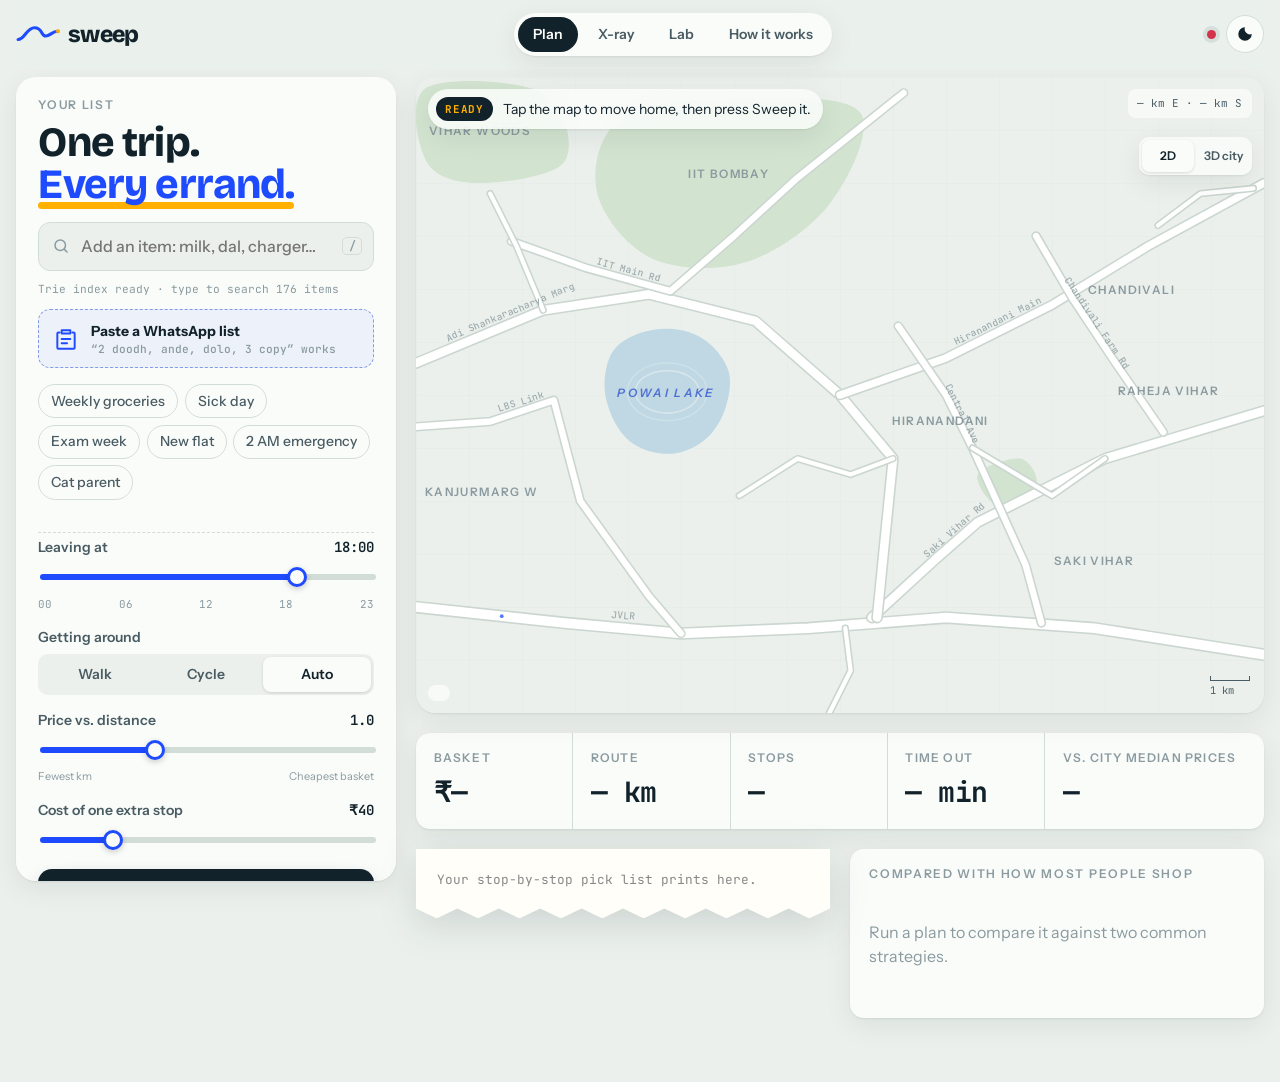
==== commit 490464e8: "Add 3D city view with fly-through, paste-a-list dialog and share panel Co-Authored-By: Claude Opus 5" ====
--- a/src/main/resources/static/index.html
+++ b/src/main/resources/static/index.html
@@ -50,6 +50,10 @@
       <ul class="suggest" id="suggestList" role="listbox" hidden></ul>
     </div>
     <p class="trie-meter mono" id="trieMeter">Trie index ready · type to search 176 items</p>
+    <button class="paste-btn" id="pasteBtn" type="button">
+      <svg viewBox="0 0 24 24" aria-hidden="true"><path d="M8 4h8v3H8zM6 6H5a1 1 0 0 0-1 1v13a1 1 0 0 0 1 1h14a1 1 0 0 0 1-1V7a1 1 0 0 0-1-1h-1"/><path d="M8 12h8M8 16h5"/></svg>
+      <span><b>Paste a WhatsApp list</b><small>“2 doodh, ande, dolo, 3 copy” works</small></span>
+    </button>
 
     <div class="presets" id="presets" aria-label="Example lists"></div>
 
@@ -113,6 +117,15 @@
         </div>
         <div class="coord mono" id="coord" aria-hidden="true">— km E · — km S</div>
       </div>
+      <div class="view-ctl" id="viewCtl">
+        <div class="seg seg-sm" role="radiogroup" aria-label="Map view">
+          <button role="radio" data-v="2d" aria-checked="true">2D</button>
+          <button role="radio" data-v="3d" aria-checked="false">3D city</button>
+        </div>
+        <button class="ctl-btn" id="flyBtn" hidden>▶ Fly the route</button>
+        <button class="ctl-btn" id="resetBtn" hidden>Reset view</button>
+      </div>
+      <div class="city3d-wrap" id="city3d" hidden></div>
       <div class="legend" id="legend"></div>
       <div class="scale-bar mono" aria-hidden="true"><span></span>1 km</div>
       <div class="store-card" id="storeCard" hidden></div>
@@ -136,6 +149,15 @@
           <p class="eyebrow">Compared with how most people shop</p>
           <div id="compareBars"><p class="muted">Run a plan to compare it against two common strategies.</p></div>
           <div id="unmet"></div>
+          <div class="share" id="share" hidden>
+            <p class="eyebrow">Take it with you</p>
+            <div class="share-row">
+              <a class="share-btn maps" id="mapsLink" href="#" target="_blank" rel="noopener"><svg viewBox="0 0 24 24" aria-hidden="true"><path d="M12 2a7 7 0 0 0-7 7c0 5 7 13 7 13s7-8 7-13a7 7 0 0 0-7-7z"/><circle cx="12" cy="9" r="2.5"/></svg>Directions in Google Maps</a>
+              <a class="share-btn wa" id="waLink" href="#" target="_blank" rel="noopener"><svg viewBox="0 0 24 24" aria-hidden="true"><path d="M4 20l1.3-4A8 8 0 1 1 8 18.7z"/><path d="M9 9.5c.5 2 2.5 4 4.5 4.5l1-1 2 1c0 1-1 2-2 2-3.5 0-7-3.5-7-7 0-1 1-2 2-2l1 2z"/></svg>Send on WhatsApp</a>
+              <button class="share-btn" id="copyBtn" type="button"><svg viewBox="0 0 24 24" aria-hidden="true"><rect x="8" y="8" width="12" height="12" rx="2"/><path d="M4 16V5a1 1 0 0 1 1-1h11"/></svg>Copy plan</button>
+            </div>
+            <p class="share-note">Shop positions are approximate (synthetic dataset). The link opens the full loop with every stop as a waypoint.</p>
+          </div>
         </div>
       </div>
     </div>
@@ -215,6 +237,7 @@
         <thead><tr><th>Stage</th><th>Algorithm</th><th>Unit</th><th>Time</th><th>Space</th><th>Guarantee</th></tr></thead>
         <tbody>
           <tr><td>Search</td><td>Trie over word-start suffixes</td><td>4 · CO3</td><td class="mono">O(|p| + V)</td><td class="mono">O(Σ chars)</td><td>Exact prefix matches</td></tr>
+          <tr><td>Paste a list</td><td>Trie candidates + KMP scoring, Hinglish/brand aliases</td><td>4 · CO3</td><td class="mono">O(n + m) per match</td><td class="mono">O(m)</td><td>Never guesses below 50% confidence</td></tr>
           <tr><td>Pre-screen</td><td>Bloom filter, double hashing, random salt</td><td>6 · CO5</td><td class="mono">O(k)</td><td class="mono">m bits</td><td>No false negatives; FP ≈ (1−e<sup>−kn/m</sup>)<sup>k</sup></td></tr>
           <tr><td>Store choice</td><td>Greedy weighted set cover</td><td>5 · CO4</td><td class="mono">O(m·n·picks)</td><td class="mono">O(m·n)</td><td>≤ H(n)·OPT when λ = 0</td></tr>
           <tr><td>Baseline</td><td>Exact set cover DP</td><td>5/6 · CO6</td><td class="mono">O(2ⁿ·m)</td><td class="mono">O(2ⁿ)</td><td>Optimal (n ≤ 16)</td></tr>
@@ -240,6 +263,26 @@
 </section>
 </main>
 
+<dialog class="paste" id="pasteDlg" aria-labelledby="pasteTitle">
+  <form method="dialog" class="paste-inner" id="pasteForm">
+    <header>
+      <div><p class="eyebrow">Paste anything</p><h3 id="pasteTitle" class="display">Drop in the list mom sent</h3></div>
+      <button class="x" value="cancel" aria-label="Close">×</button>
+    </header>
+    <p class="paste-help">Hinglish, brand names, quantities, bullets, emojis: all fine. The Java backend finds candidates with the trie and scores them with KMP.</p>
+    <textarea id="pasteText" rows="7" spellcheck="false" placeholder="Beta aate waqt le aana:&#10;- 2 doodh&#10;- ande ek darjan&#10;- dolo 650&#10;- 3 copy&#10;- surf excel, harpic&#10;- kele aur chai patti"></textarea>
+    <div class="paste-actions">
+      <button type="button" class="btn ghost" id="pasteExample">Use example</button>
+      <button type="button" class="btn" id="pasteRead">Read list</button>
+    </div>
+    <div class="parsed" id="parsed"></div>
+    <div class="paste-actions" id="pasteAddRow" hidden>
+      <span class="mono muted" id="parseStat"></span>
+      <button type="button" class="btn" id="pasteAdd">Add to my list</button>
+    </div>
+  </form>
+</dialog>
+
 <div class="toast" id="toast" role="status" hidden></div>
 <script src="app.js"></script>
 </body>
--- a/src/main/resources/static/app.css
+++ b/src/main/resources/static/app.css
@@ -380,6 +380,63 @@
 
 .toast { position: fixed; z-index: 70; left: 50%; bottom: calc(20px + env(safe-area-inset-bottom, 0px)); translate: -50% 0; padding: .7rem 1.1rem; border-radius: 12px; background: var(--ink); color: var(--paper); font-size: var(--t-sm); box-shadow: var(--shadow); animation: rise .3s both; max-width: calc(100vw - 32px); }
 
+/* ------------------------------------------------------------ paste a list */
+.paste-btn { display: flex; align-items: center; gap: .75rem; width: 100%; text-align: left; padding: .7rem .85rem; border-radius: 12px; border: 1.5px dashed color-mix(in srgb, var(--cobalt) 45%, var(--rule)); background: color-mix(in srgb, var(--cobalt) 6%, var(--panel)); transition: border-color .2s, transform .2s, background .2s; }
+.paste-btn:hover { border-style: solid; border-color: var(--cobalt); transform: translateY(-1px); background: var(--cobalt-soft); }
+.paste-btn svg { width: 26px; height: 26px; flex: none; fill: none; stroke: var(--cobalt); stroke-width: 1.8; stroke-linecap: round; stroke-linejoin: round; }
+.paste-btn b { display: block; font-size: var(--t-sm); }
+.paste-btn small { display: block; font: 500 .7rem var(--f-mono); color: var(--ink-3); }
+dialog.paste { width: min(640px, calc(100vw - 32px)); max-height: calc(100vh - 48px); padding: 0; border: 0; border-radius: 20px; background: var(--panel); color: var(--ink); box-shadow: 0 30px 80px -20px #0008; }
+dialog.paste[open] { animation: dlgIn .35s cubic-bezier(.2,1.2,.4,1); }
+dialog.paste::backdrop { background: color-mix(in srgb, var(--ink) 45%, transparent); backdrop-filter: blur(6px); }
+@keyframes dlgIn { from { opacity: 0; transform: translateY(18px) scale(.97); } }
+.paste-inner { display: grid; gap: .9rem; padding: 1.4rem; }
+.paste-inner header { display: flex; justify-content: space-between; align-items: start; gap: 1rem; }
+.paste-inner h3 { font-size: var(--t-xl); }
+.paste-help { margin: 0; font-size: var(--t-sm); color: var(--ink-2); }
+#pasteText { width: 100%; resize: vertical; min-height: 140px; padding: .8rem .9rem; border-radius: 12px; border: 1.5px solid var(--rule); background: var(--paper); color: var(--ink); font: 500 .85rem/1.55 var(--f-mono); }
+#pasteText:focus { outline: none; border-color: var(--cobalt); box-shadow: 0 0 0 4px var(--cobalt-soft); }
+.paste-actions { display: flex; justify-content: space-between; align-items: center; gap: .6rem; flex-wrap: wrap; }
+.parsed { display: grid; gap: .35rem; max-height: 300px; overflow: auto; }
+.pl { display: grid; grid-template-columns: 2.2rem minmax(0, 1fr) auto; gap: .6rem; align-items: center; padding: .5rem .6rem; border-radius: 10px; background: var(--paper); animation: rise .3s both; }
+.pl.miss { background: color-mix(in srgb, var(--warn) 12%, var(--paper)); }
+.pl-q { font: 700 .8rem var(--f-mono); color: var(--cobalt); text-align: center; }
+.pl-main { min-width: 0; display: grid; gap: .1rem; }
+.pl-raw { font: 500 .7rem var(--f-mono); color: var(--ink-3); overflow: hidden; text-overflow: ellipsis; white-space: nowrap; }
+.pl-item { font-weight: 700; font-size: var(--t-sm); }
+.pl-alts { display: flex; flex-wrap: wrap; gap: .3rem; margin-top: .2rem; }
+.pl-alts button { border: 1px solid var(--rule); background: var(--panel); border-radius: 999px; padding: .1rem .55rem; font-size: .72rem; }
+.pl-alts button:hover, .pl-alts button.on { background: var(--ink); color: var(--panel); }
+.conf { display: grid; justify-items: end; gap: .2rem; font: 600 .66rem var(--f-mono); color: var(--ink-3); }
+.conf i { display: block; width: 54px; height: 5px; border-radius: 3px; background: var(--rule); overflow: hidden; }
+.conf i::after { content: ""; display: block; height: 100%; width: var(--c); background: var(--good); }
+.tagm { font: 600 .6rem var(--f-mono); padding: .05rem .35rem; border-radius: 4px; background: var(--cobalt-soft); color: var(--cobalt); margin-left: .35rem; }
+
+/* ------------------------------------------------------------ 3D city + view controls */
+.view-ctl { position: absolute; right: 12px; top: 60px; display: grid; gap: .4rem; justify-items: end; z-index: 3; }
+.view-ctl .seg { background: color-mix(in srgb, var(--panel) 85%, transparent); backdrop-filter: blur(8px); box-shadow: var(--shadow); }
+.ctl-btn { border: 0; border-radius: 10px; padding: .5rem .8rem; font: 700 var(--t-xs) var(--f-body); background: var(--ink); color: var(--marigold); box-shadow: var(--shadow); transition: transform .2s; }
+.ctl-btn:hover { transform: translateY(-1px); }
+#resetBtn { background: color-mix(in srgb, var(--panel) 85%, transparent); color: var(--ink); }
+.city3d-wrap { position: absolute; inset: 0; z-index: 1; cursor: grab; }
+.city3d-wrap:active { cursor: grabbing; }
+.city3d { display: block; width: 100% !important; height: 100% !important; }
+.map-wrap.is3d #map { visibility: hidden; }
+.map-wrap.is3d .map-hud, .map-wrap.is3d .legend { z-index: 2; }
+.map-wrap.is3d .coord, .map-wrap.is3d .scale-bar { display: none; }
+.city-loading { position: absolute; inset: 0; display: grid; place-items: center; font: 600 var(--t-sm) var(--f-mono); color: var(--ink-3); }
+
+/* ------------------------------------------------------------ share */
+.share { display: grid; gap: .6rem; padding-top: .9rem; border-top: 1px dashed var(--rule); }
+.share-row { display: flex; flex-wrap: wrap; gap: .5rem; }
+.share-btn { display: inline-flex; align-items: center; gap: .45rem; padding: .6rem .9rem; border-radius: 11px; border: 1.5px solid var(--rule); background: var(--panel); color: var(--ink); font: 600 var(--t-sm) var(--f-body); text-decoration: none; transition: transform .2s, background .2s, border-color .2s; }
+.share-btn svg { width: 18px; height: 18px; fill: none; stroke: currentColor; stroke-width: 1.8; stroke-linecap: round; stroke-linejoin: round; }
+.share-btn:hover { transform: translateY(-2px); border-color: var(--ink); }
+.share-btn.maps { background: var(--cobalt); color: #fff; border-color: var(--cobalt); }
+.share-btn.wa { background: #1FA855; color: #fff; border-color: #1FA855; }
+.share-note { margin: 0; font-size: .7rem; color: var(--ink-3); }
+.r-warn { display: inline-block; font-size: .6rem; padding: 0 .3rem; border-radius: 3px; background: #fde2e6; color: #a1203a; margin-left: .3rem; font-weight: 700; }
+
 /* ------------------------------------------------------------ responsive */
 @media (max-width: 1080px) {
   #view-plan { grid-template-columns: minmax(0, 1fr); }
@@ -395,6 +452,7 @@
   .tab { padding: .4rem .7rem; }
   .map-wrap { aspect-ratio: 4 / 3.4; }
   .coord, .legend { display: none; }
+  .view-ctl { top: auto; bottom: 12px; }
   .tot-v { font-size: var(--t-lg); }
   .builder .display { font-size: 2.1rem; }
 }
